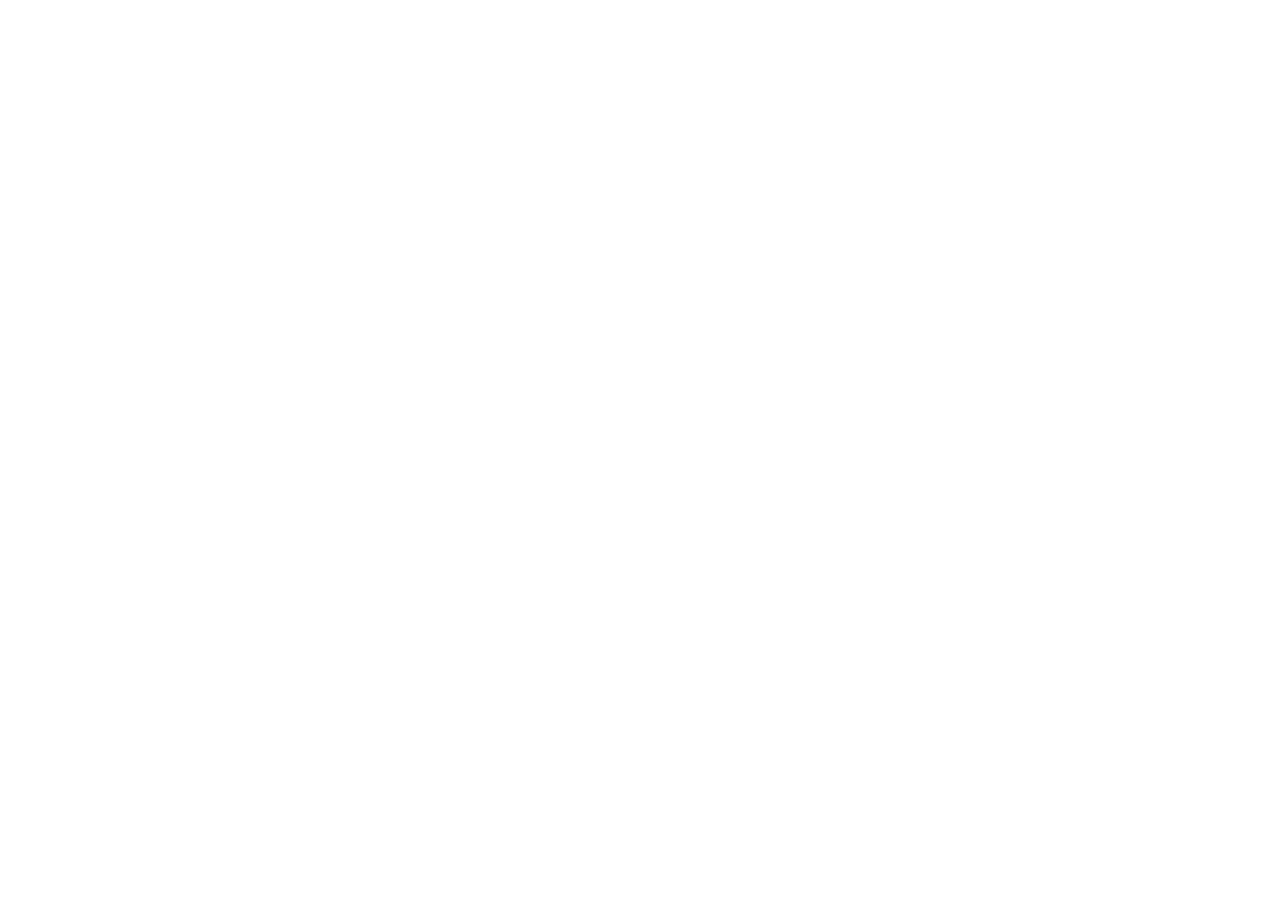
==== index.html @ 48c03a85 "init repo" ====
<!DOCTYPE html>
<html lang="es">
<head>
    <meta charset="UTF-8">
    <meta name="viewport" content="width=device-width, initial-scale=1.0">
    <link rel="stylesheet" href="styles.css">
    <title>EVALUACIÓN 1</title>
</head>
<body>
    
</body>
</html>
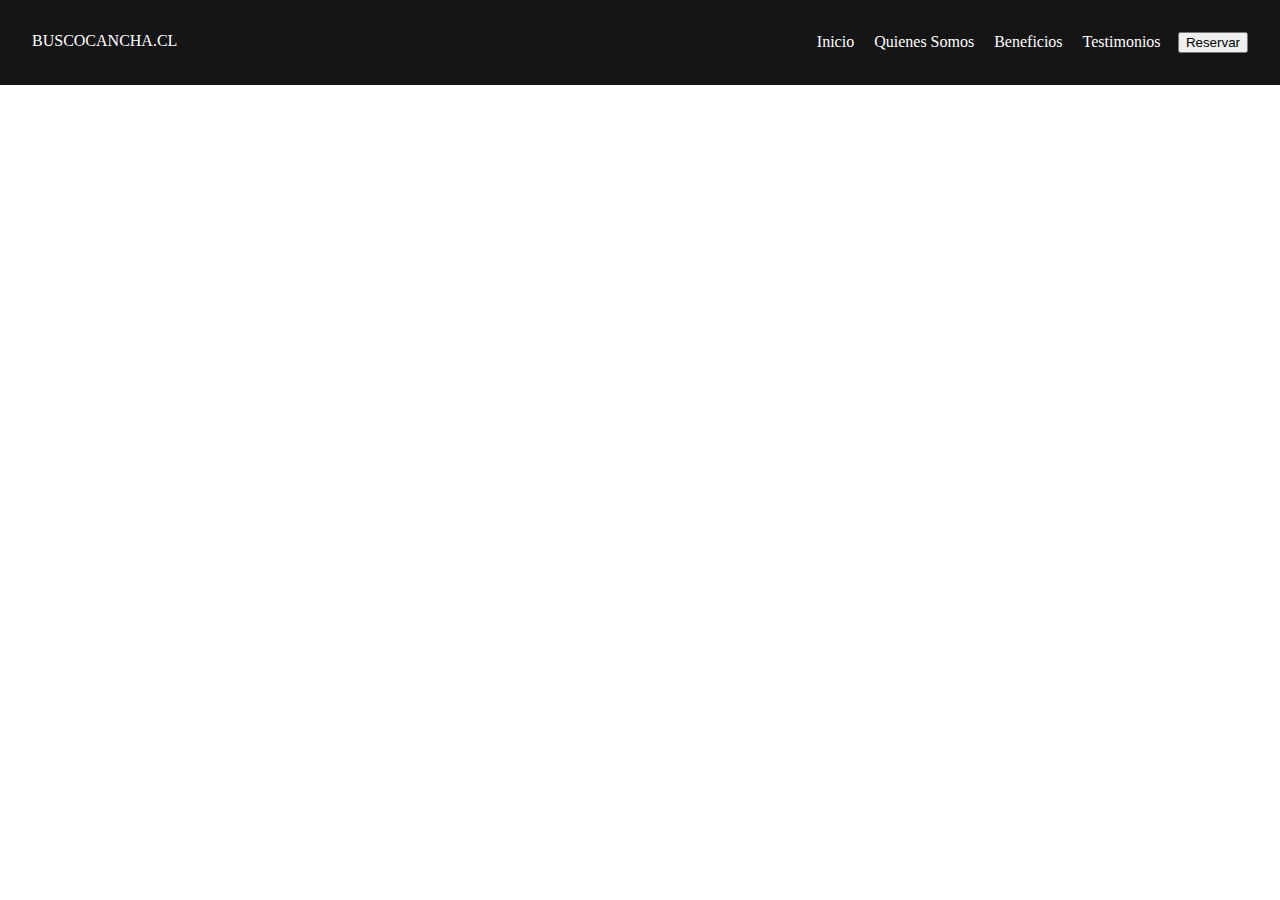
==== commit 907dba64: "Crear div de navbar + estilo" ====
--- a/index.html
+++ b/index.html
@@ -3,10 +3,19 @@
 <head>
     <meta charset="UTF-8">
     <meta name="viewport" content="width=device-width, initial-scale=1.0">
-    <link rel="stylesheet" href="styles.css">
-    <title>EVALUACIÓN 1</title>
+    <link rel="stylesheet" href="styles/styles.css">
+    <title>BUSCOCANCHA.CL</title>
 </head>
 <body>
-    
+    <div class="nav-container">
+        <label>BUSCOCANCHA.CL</label>
+        <div class="nav-links">
+            <a href="#">Inicio</a>
+            <a href="#">Quienes Somos</a>
+            <a href="#">Beneficios</a>
+            <a href="#">Testimonios</a>
+            <button>Reservar</button>
+        </div>
+    </div>
 </body>
 </html>--- a/styles/styles.css
+++ b/styles/styles.css
@@ -0,0 +1,21 @@
+body {
+    margin: 0px;
+    height: 100vh
+}
+
+a, a:visited {
+    text-decoration: none;
+    color: #FFFFFF;
+}
+
+.nav-container {
+    background-color: #151515;
+    color: #FFFFFF;
+    display: flex;
+    justify-content: space-between;
+    padding: 2em;
+}
+
+.nav-links a, button {
+    margin-left: 1em;
+}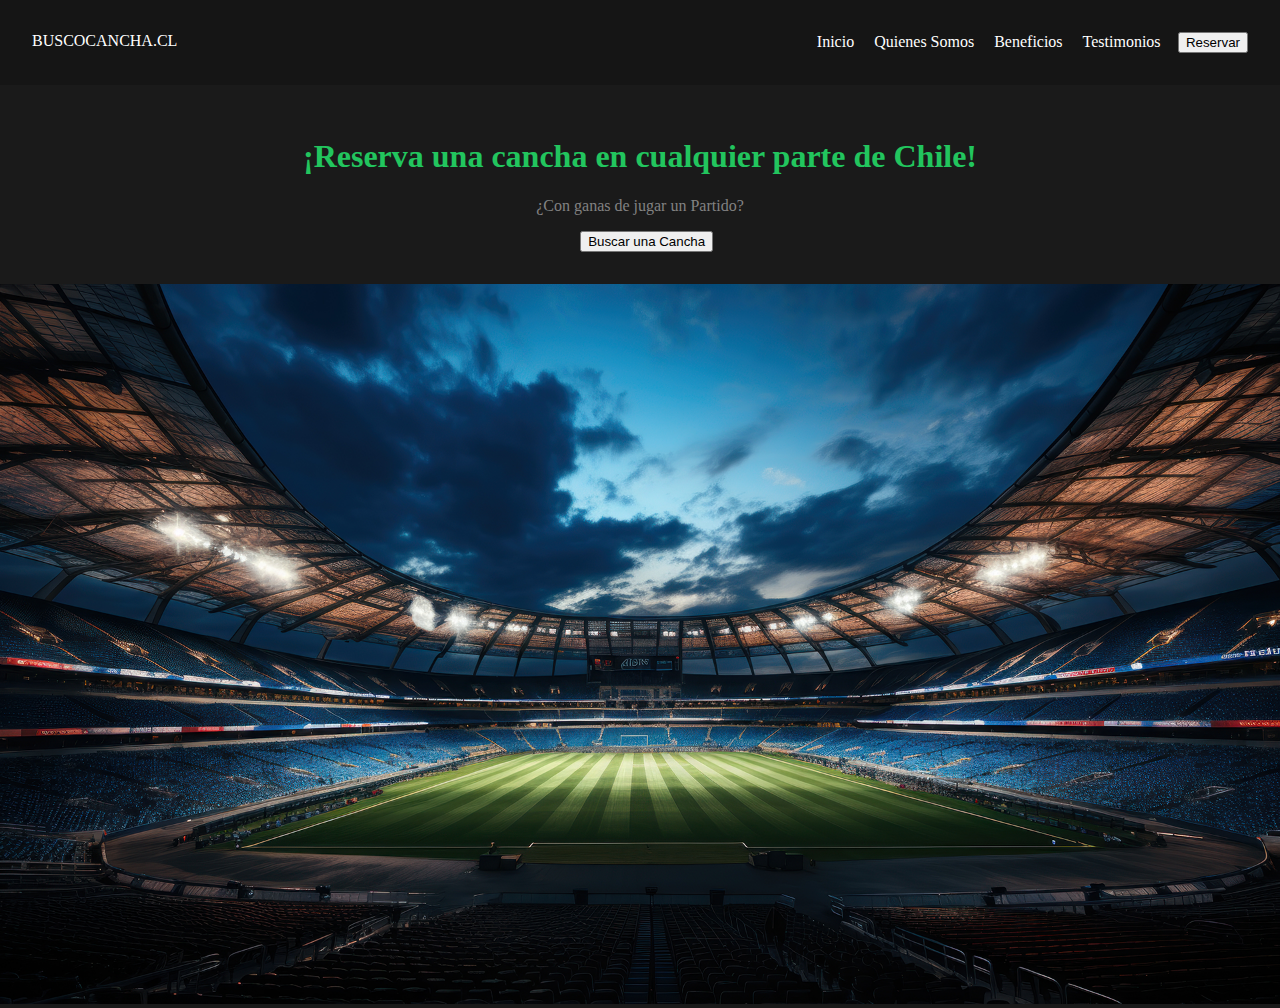
==== commit 412e3ef4: "Añadir header del body, con 2 div (header-1, header-2) en columna" ====
--- a/index.html
+++ b/index.html
@@ -17,5 +17,15 @@
             <button>Reservar</button>
         </div>
     </div>
+    <div class="container-header">
+        <div class="header-1">
+            <h1>¡Reserva una cancha en cualquier parte de Chile!</h1>
+            <p>¿Con ganas de jugar un Partido?</p>
+            <button>Buscar una Cancha</button>
+        </div>
+        <div class="header-2">
+            <img src="img/american-football-field.png">
+        </div>
+    </div>
 </body>
 </html>--- a/styles/styles.css
+++ b/styles/styles.css
@@ -1,11 +1,20 @@
 body {
     margin: 0px;
-    height: 100vh
+    height: 100vh;
+    background-color: #1A1A1A;
 }
 
 a, a:visited {
     text-decoration: none;
     color: #FFFFFF;
+}
+
+h1 {
+    color: #22C55E;
+}
+
+p {
+    color: #828282;
 }
 
 .nav-container {
@@ -18,4 +27,19 @@
 
 .nav-links a, button {
     margin-left: 1em;
+}
+
+.container-header {
+    display: flex;
+    flex-direction: column;
+    text-align: center;
+}
+
+.header-1 {
+    padding: 2em;
+}
+
+.header-2 img {
+    max-width: 100%;
+    height: auto;
 }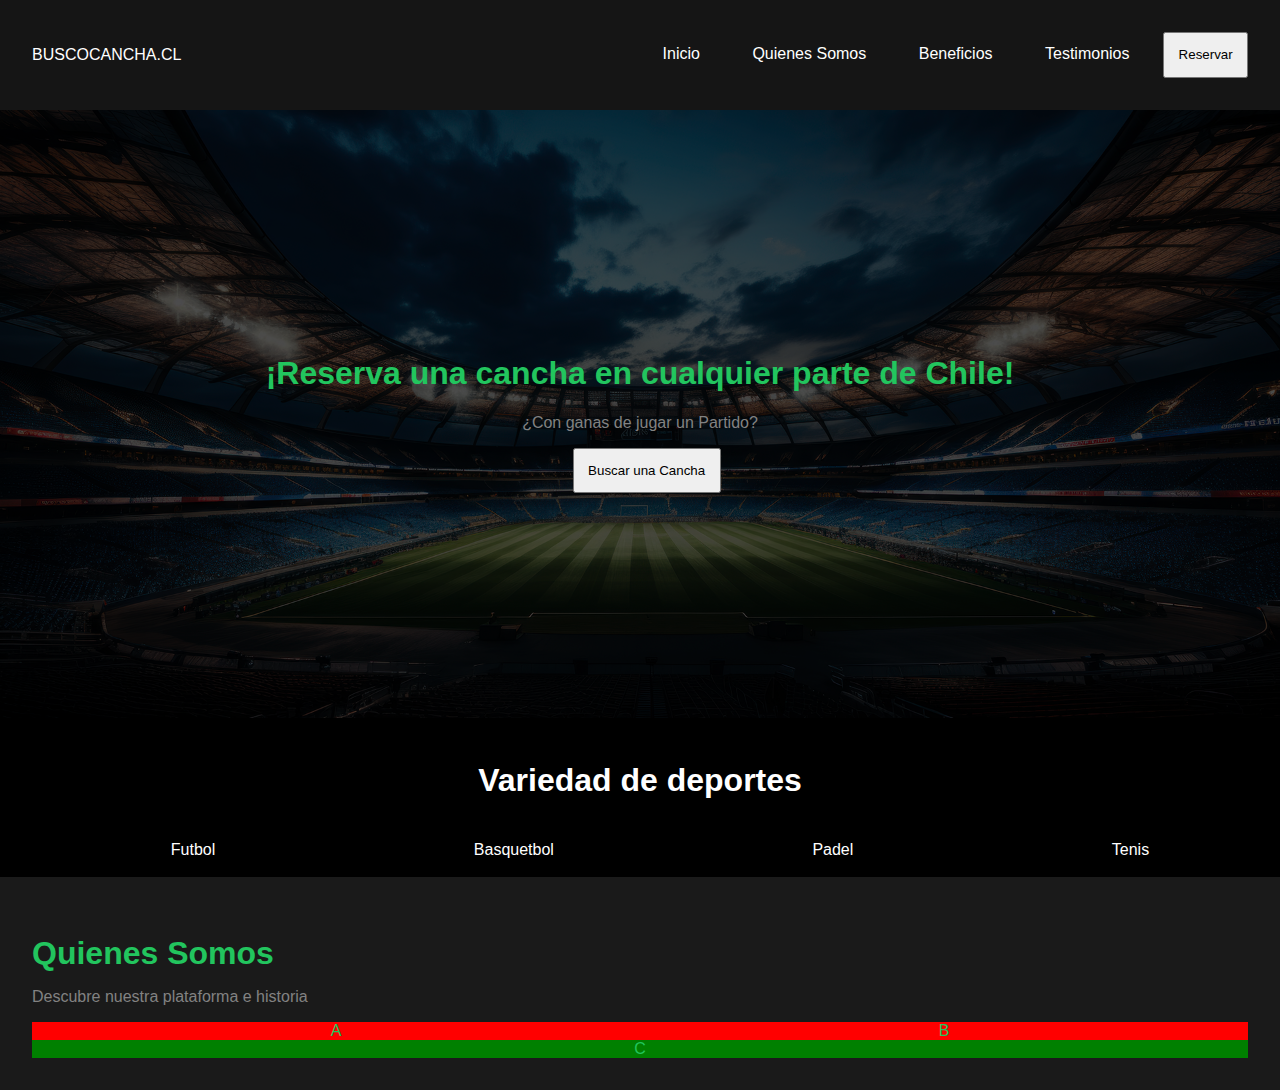
==== commit 94fca48e: "Ajustar header body y añadir primera seccion Quienes somos junto a sus cajas" ====
--- a/index.html
+++ b/index.html
@@ -18,14 +18,46 @@
         </div>
     </div>
     <div class="container-header">
-        <div class="header-1">
+        <div class="header">
             <h1>¡Reserva una cancha en cualquier parte de Chile!</h1>
             <p>¿Con ganas de jugar un Partido?</p>
             <button>Buscar una Cancha</button>
         </div>
-        <div class="header-2">
-            <img src="img/american-football-field.png">
+    </div>
+    <div class="container-body">
+        <div class="deportes-banner">
+            <h4>Variedad de deportes</h4>
+            <div class="lista-deportes">
+                <ul>
+                    <div class="contenido-lista-deportes">
+                        <li>Futbol</li>
+                        <li>Basquetbol</li>
+                        <li>Padel</li>
+                        <li>Tenis</li>
+                    </div>
+                </ul>
+            </div>
         </div>
+        <section class="seccion-quienes-somos">
+            <h2>Quienes Somos</h2>
+            <p>Descubre nuestra plataforma e historia</p>
+            <div class="cajas-seccion-quienes-somos">
+                <div class="dupla-cajas">
+                    <div class="caja-quienes-somos-1">
+                        A
+                    </div>
+                    <div class="caja-quienes-somos-2">
+                        B
+                    </div>  
+                </div>
+                <div class="caja-quienes-somos-3">
+                    C
+                </div>
+            </div>
+        </section>
+    </div>
+    <div class="container-footer">
+
     </div>
 </body>
 </html>--- a/styles/styles.css
+++ b/styles/styles.css
@@ -1,3 +1,8 @@
+
+:root {
+    font-family: 'Lucida Sans', 'Lucida Sans Regular', 'Lucida Grande', 'Lucida Sans Unicode', Geneva, Verdana, sans-serif;
+}
+
 body {
     margin: 0px;
     height: 100vh;
@@ -13,6 +18,15 @@
     color: #22C55E;
 }
 
+h2 {
+    font-size: 2em;
+    margin-bottom: 0.5em;
+}
+
+h4 {
+    font-size: 2em;
+}
+
 p {
     color: #828282;
 }
@@ -22,24 +36,89 @@
     color: #FFFFFF;
     display: flex;
     justify-content: space-between;
+    align-items: center;
     padding: 2em;
 }
 
 .nav-links a, button {
     margin-left: 1em;
+    padding: 1em;
 }
 
 .container-header {
+    position: relative;
+    background-image: url('/img/american-football-field.png');
+    background-size: cover;
+    background-position: center;
     display: flex;
-    flex-direction: column;
+    justify-content: center;
+    align-items: center;
+    height: 38em;
+    overflow: hidden; 
     text-align: center;
 }
 
-.header-1 {
-    padding: 2em;
+.container-header::before {
+    content: "";
+    position: absolute; 
+    top: 0;
+    left: 0;
+    width: 100%;
+    height: 100%;
+    background-color: rgba(0, 0, 0, 0.7);
+    z-index: 1;
 }
+
+.header {
+    position: relative;
+    z-index: 2; 
+    padding: 3cap;
+}
+
 
 .header-2 img {
     max-width: 100%;
     height: auto;
+}
+
+.deportes-banner {
+    background-color: black;
+    color: white;
+    text-align: center;
+    padding: 0.1em;
+}
+
+.lista-deportes {
+    text-align: center;
+}
+
+.contenido-lista-deportes {
+    display: flex;
+    justify-content: space-around;
+    list-style-type: none;
+}
+
+.seccion-quienes-somos {
+    padding: 2em;
+    color: #22C55E;
+}
+
+.caja-seccion-quienes-somos {
+    background-color: blue;
+}
+
+.dupla-cajas {
+    display: flex;
+}
+
+.caja-quienes-somos-1, .caja-quienes-somos-2 {
+    width: 100%;
+    background-color: red;
+    text-align: center;
+}
+
+.caja-quienes-somos-3 {
+    width: 100%;
+    background-color: green;
+    text-align: center;
 }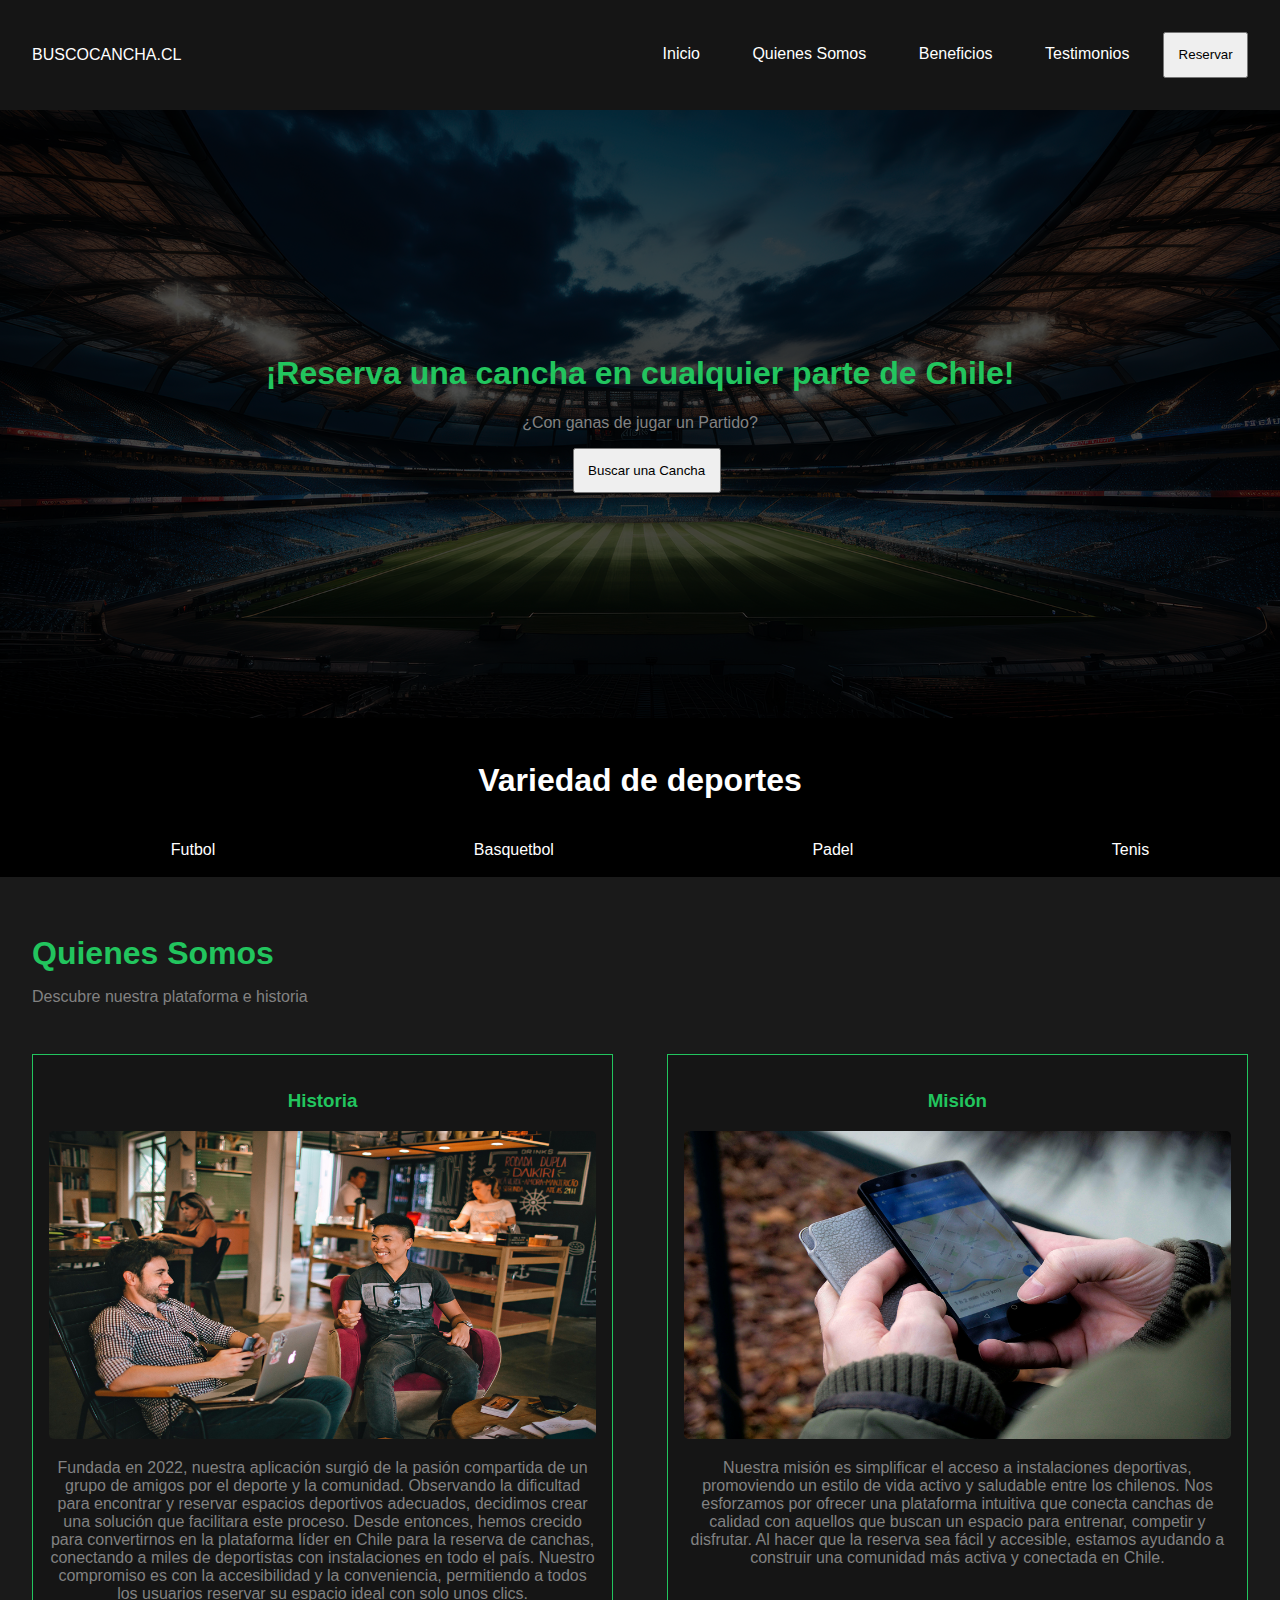
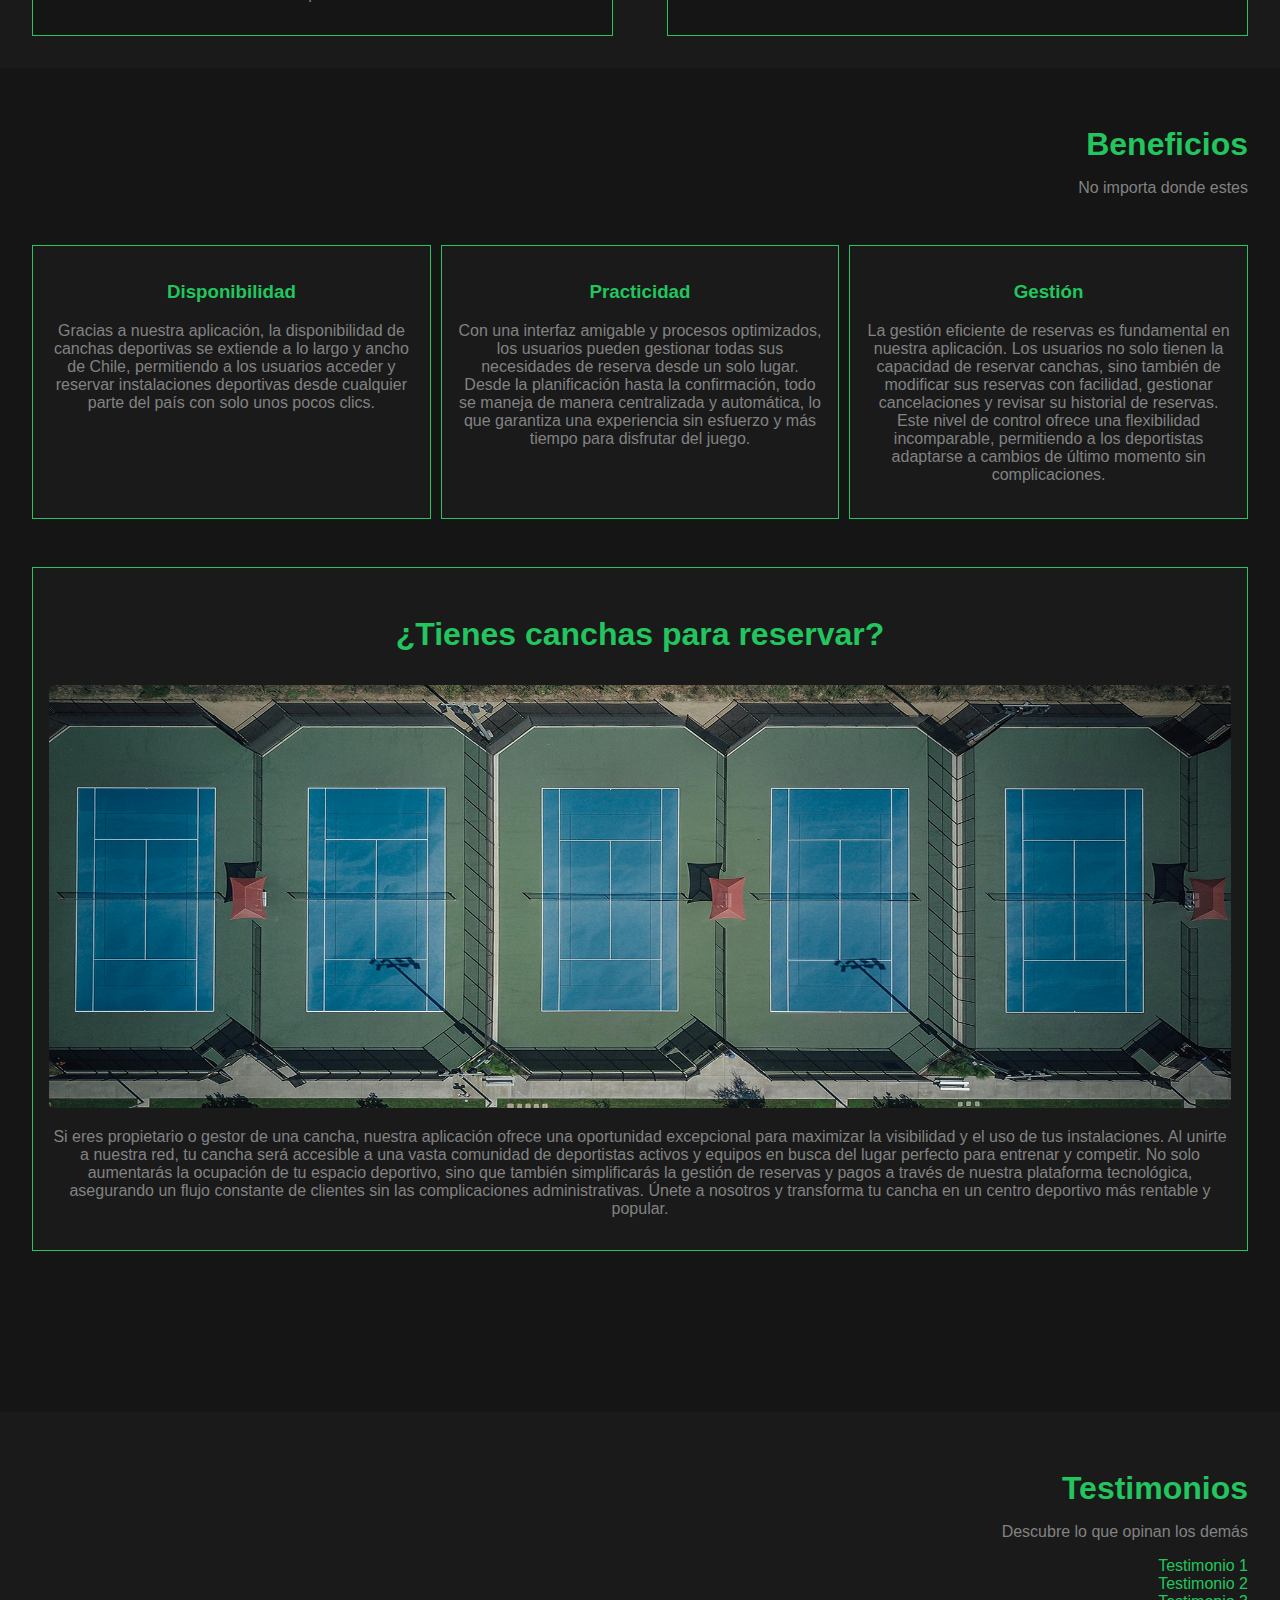
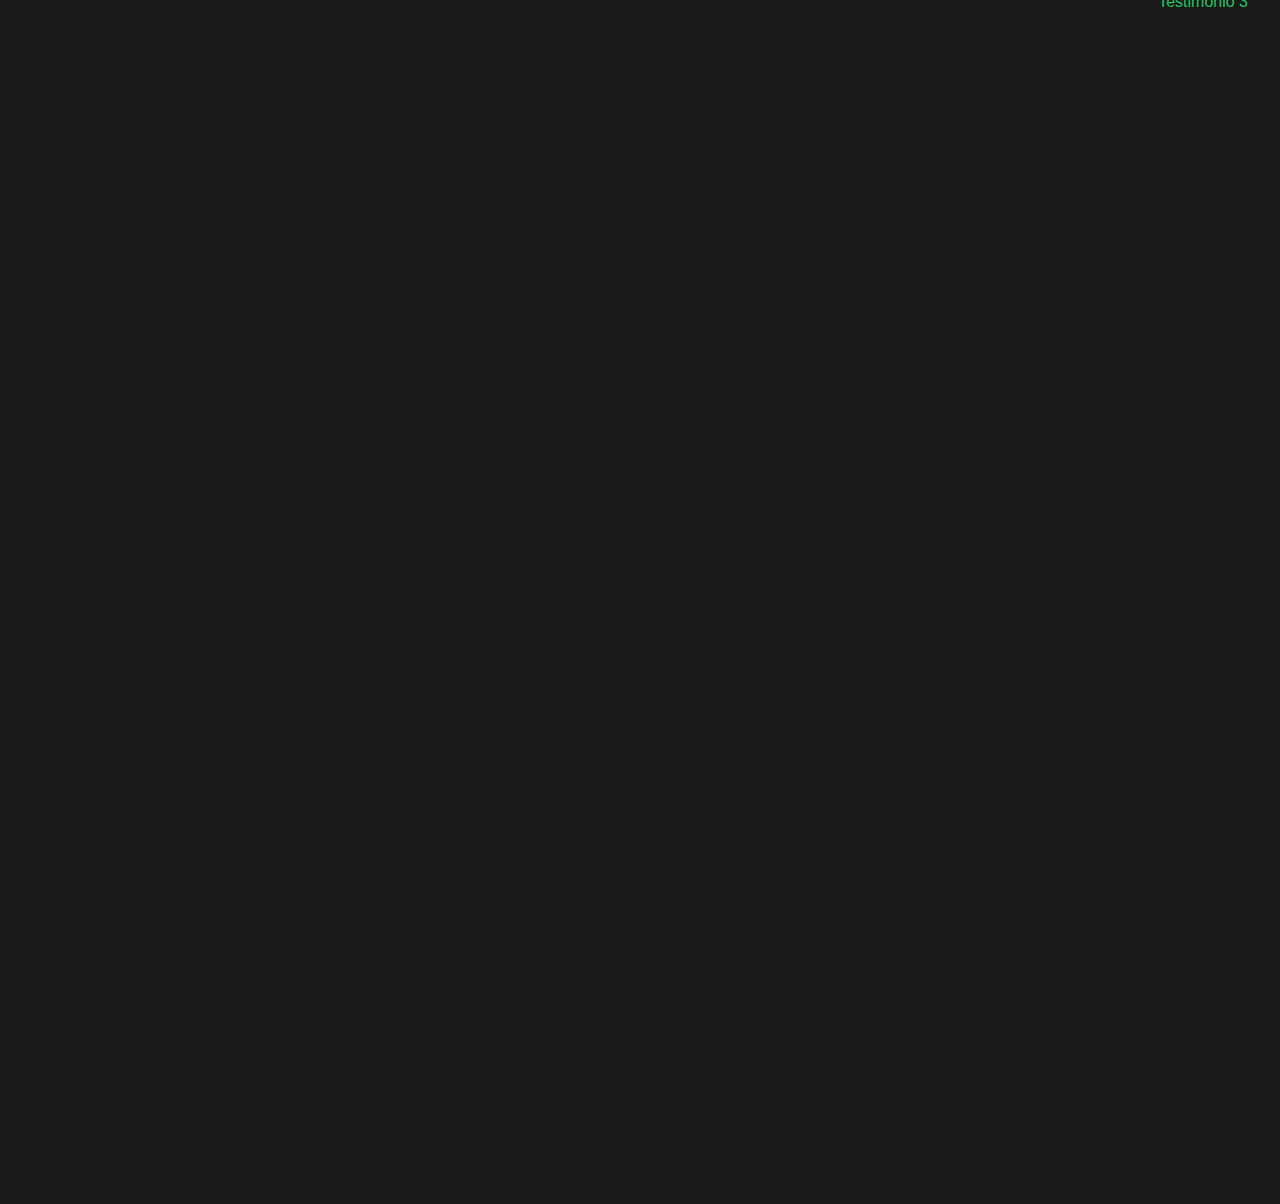
==== commit 77bb08d2: "Añadir secciones y sus cajas con contenido" ====
--- a/index.html
+++ b/index.html
@@ -44,14 +44,53 @@
             <div class="cajas-seccion-quienes-somos">
                 <div class="dupla-cajas">
                     <div class="caja-quienes-somos-1">
-                        A
+                        <h3>Historia</h3>
+                        <img src="img/historia.png">
+                        <p>Fundada en 2022, nuestra aplicación surgió de la pasión compartida de un grupo de amigos por el deporte y la comunidad. Observando la dificultad para encontrar y reservar espacios deportivos adecuados, decidimos crear una solución que facilitara este proceso. Desde entonces, hemos crecido para convertirnos en la plataforma líder en Chile para la reserva de canchas, conectando a miles de deportistas con instalaciones en todo el país. Nuestro compromiso es con la accesibilidad y la conveniencia, permitiendo a todos los usuarios reservar su espacio ideal con solo unos clics.</p>
                     </div>
                     <div class="caja-quienes-somos-2">
-                        B
+                        <h3>Misión</h3>
+                        <img src="img/mision.png">
+                        <p>Nuestra misión es simplificar el acceso a instalaciones deportivas, promoviendo un estilo de vida activo y saludable entre los chilenos. Nos esforzamos por ofrecer una plataforma intuitiva que conecta canchas de calidad con aquellos que buscan un espacio para entrenar, competir y disfrutar. Al hacer que la reserva sea fácil y accesible, estamos ayudando a construir una comunidad más activa y conectada en Chile.</p>
                     </div>  
                 </div>
-                <div class="caja-quienes-somos-3">
-                    C
+            </div>
+        </section>
+        <section class="seccion-beneficios">
+            <h2>Beneficios</h2>
+            <p>No importa donde estes</p>
+            <div class="grupo-cajas-seccion-beneficios">
+                <div class="caja-beneficios-1">
+                    <h3>Disponibilidad</h3>
+                    <p>Gracias a nuestra aplicación, la disponibilidad de canchas deportivas se extiende a lo largo y ancho de Chile, permitiendo a los usuarios acceder y reservar instalaciones deportivas desde cualquier parte del país con solo unos pocos clics.</p>
+                </div>
+                <div class="caja-beneficios-2">
+                    <h3>Practicidad</h3>
+                    <p>Con una interfaz amigable y procesos optimizados, los usuarios pueden gestionar todas sus necesidades de reserva desde un solo lugar. Desde la planificación hasta la confirmación, todo se maneja de manera centralizada y automática, lo que garantiza una experiencia sin esfuerzo y más tiempo para disfrutar del juego.</p>
+                </div>
+                <div class="caja-beneficios-3">
+                    <h3>Gestión</h3>
+                    <p>La gestión eficiente de reservas es fundamental en nuestra aplicación. Los usuarios no solo tienen la capacidad de reservar canchas, sino también de modificar sus reservas con facilidad, gestionar cancelaciones y revisar su historial de reservas. Este nivel de control ofrece una flexibilidad incomparable, permitiendo a los deportistas adaptarse a cambios de último momento sin complicaciones.</p>
+                </div>
+                <div class="caja-beneficios-4">
+                    <h3>¿Tienes canchas para reservar?</h3>
+                    <img src="img/canchas.png">
+                    <p>Si eres propietario o gestor de una cancha, nuestra aplicación ofrece una oportunidad excepcional para maximizar la visibilidad y el uso de tus instalaciones. Al unirte a nuestra red, tu cancha será accesible a una vasta comunidad de deportistas activos y equipos en busca del lugar perfecto para entrenar y competir. No solo aumentarás la ocupación de tu espacio deportivo, sino que también simplificarás la gestión de reservas y pagos a través de nuestra plataforma tecnológica, asegurando un flujo constante de clientes sin las complicaciones administrativas. Únete a nosotros y transforma tu cancha en un centro deportivo más rentable y popular.</p>
+                </div>
+            </div>
+        </section>
+        <section class="seccion-testimonios">
+            <h2>Testimonios</h2>
+            <p>Descubre lo que opinan los demás</p>
+            <div class="grupo-cajas-seccion-testimonios">
+                <div class="caja-testimonio-1">
+                    Testimonio 1
+                </div>
+                <div class="caja-testimonio-2">
+                    Testimonio 2
+                </div>
+                <div class="caja-testimonio-3">
+                    Testimonio 3
                 </div>
             </div>
         </section>
--- a/styles/styles.css
+++ b/styles/styles.css
@@ -103,22 +103,80 @@
     color: #22C55E;
 }
 
-.caja-seccion-quienes-somos {
-    background-color: blue;
+.seccion-beneficios {
+    padding: 2em;
+    color: #22C55E;
+    text-align: end;
+    background-color: #151515;
+    height: 80em;
 }
+
+
 
 .dupla-cajas {
     display: flex;
+    justify-content: space-between;
+    margin-top: 3em;
 }
 
 .caja-quienes-somos-1, .caja-quienes-somos-2 {
-    width: 100%;
-    background-color: red;
+    width: 45%;
+    background-color: #151515;
+    border: solid 1px #22C55E;
     text-align: center;
+    padding: 1em;
+    overflow: initial;
 }
 
-.caja-quienes-somos-3 {
+.caja-quienes-somos-1 img, .caja-quienes-somos-2 img {
+    max-width: 100%; 
+    height: auto; 
+    border-radius: 5px;
+}
+
+.caja-beneficios-1, .caja-beneficios-2, .caja-beneficios-3 {
+    text-align: center;
+    background-color: #1A1A1A;
+    border: solid 1px #22C55E;
+    width: 30%;
+    padding: 1em;
+    height: 100%;
+}
+
+.caja-beneficios-4 {
+    text-align: center;
+    background-color: #1A1A1A;
+    border: solid 1px #22C55E;
     width: 100%;
-    background-color: green;
-    text-align: center;
-}+    padding: 1em;
+    margin-top: 3em;
+    overflow: initial;
+}
+
+.caja-beneficios-4 h3 {
+    font-size: 2em;
+}
+
+.caja-beneficios-4 img {
+    max-width: 100%; 
+    height: auto; 
+    border-radius: 5px;
+}
+
+.grupo-cajas-seccion-beneficios {
+    display: flex;
+    justify-content: space-between;
+    align-items: center;
+    margin-top: 3em;
+    height: 15em;
+    flex-wrap: wrap;
+}
+
+.seccion-testimonios {
+    padding: 2em;
+    color: #22C55E;
+    text-align: end;
+    background-color: #1A1A1A;
+    height: 83em;
+}
+
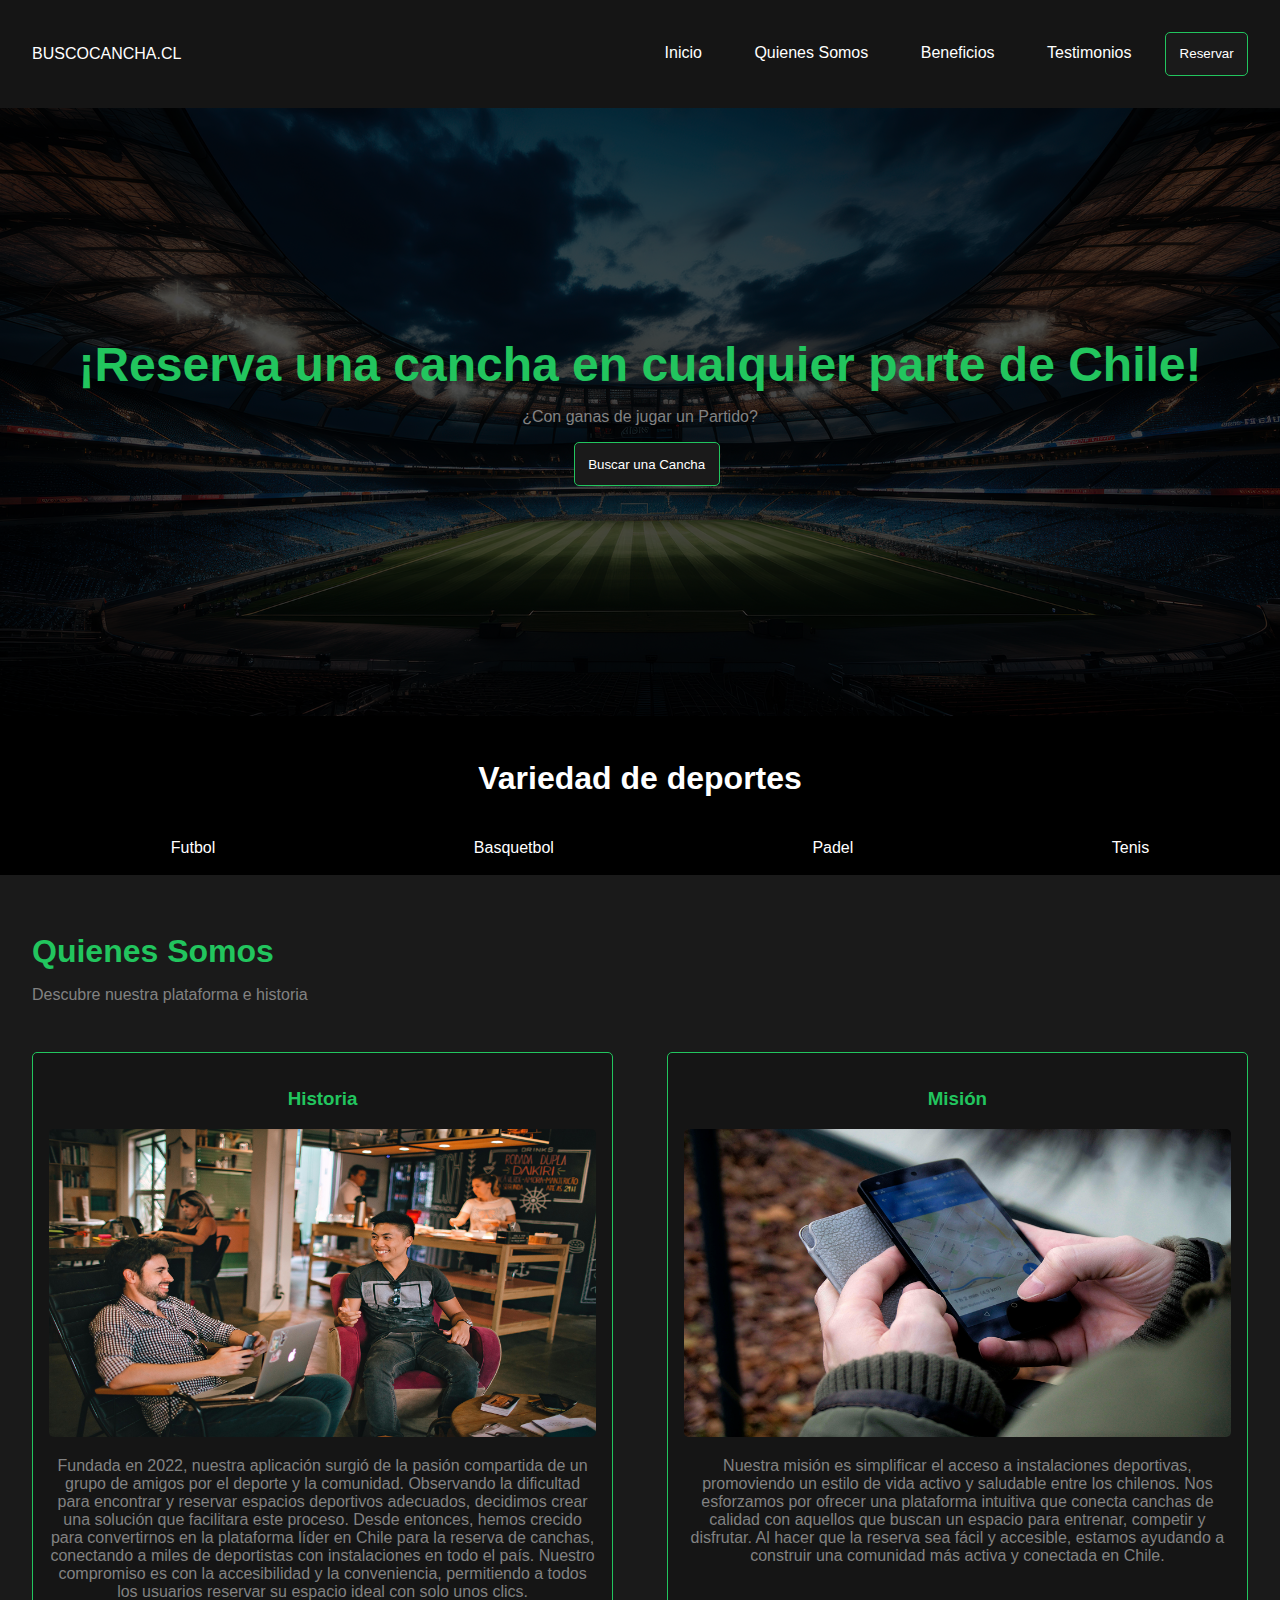
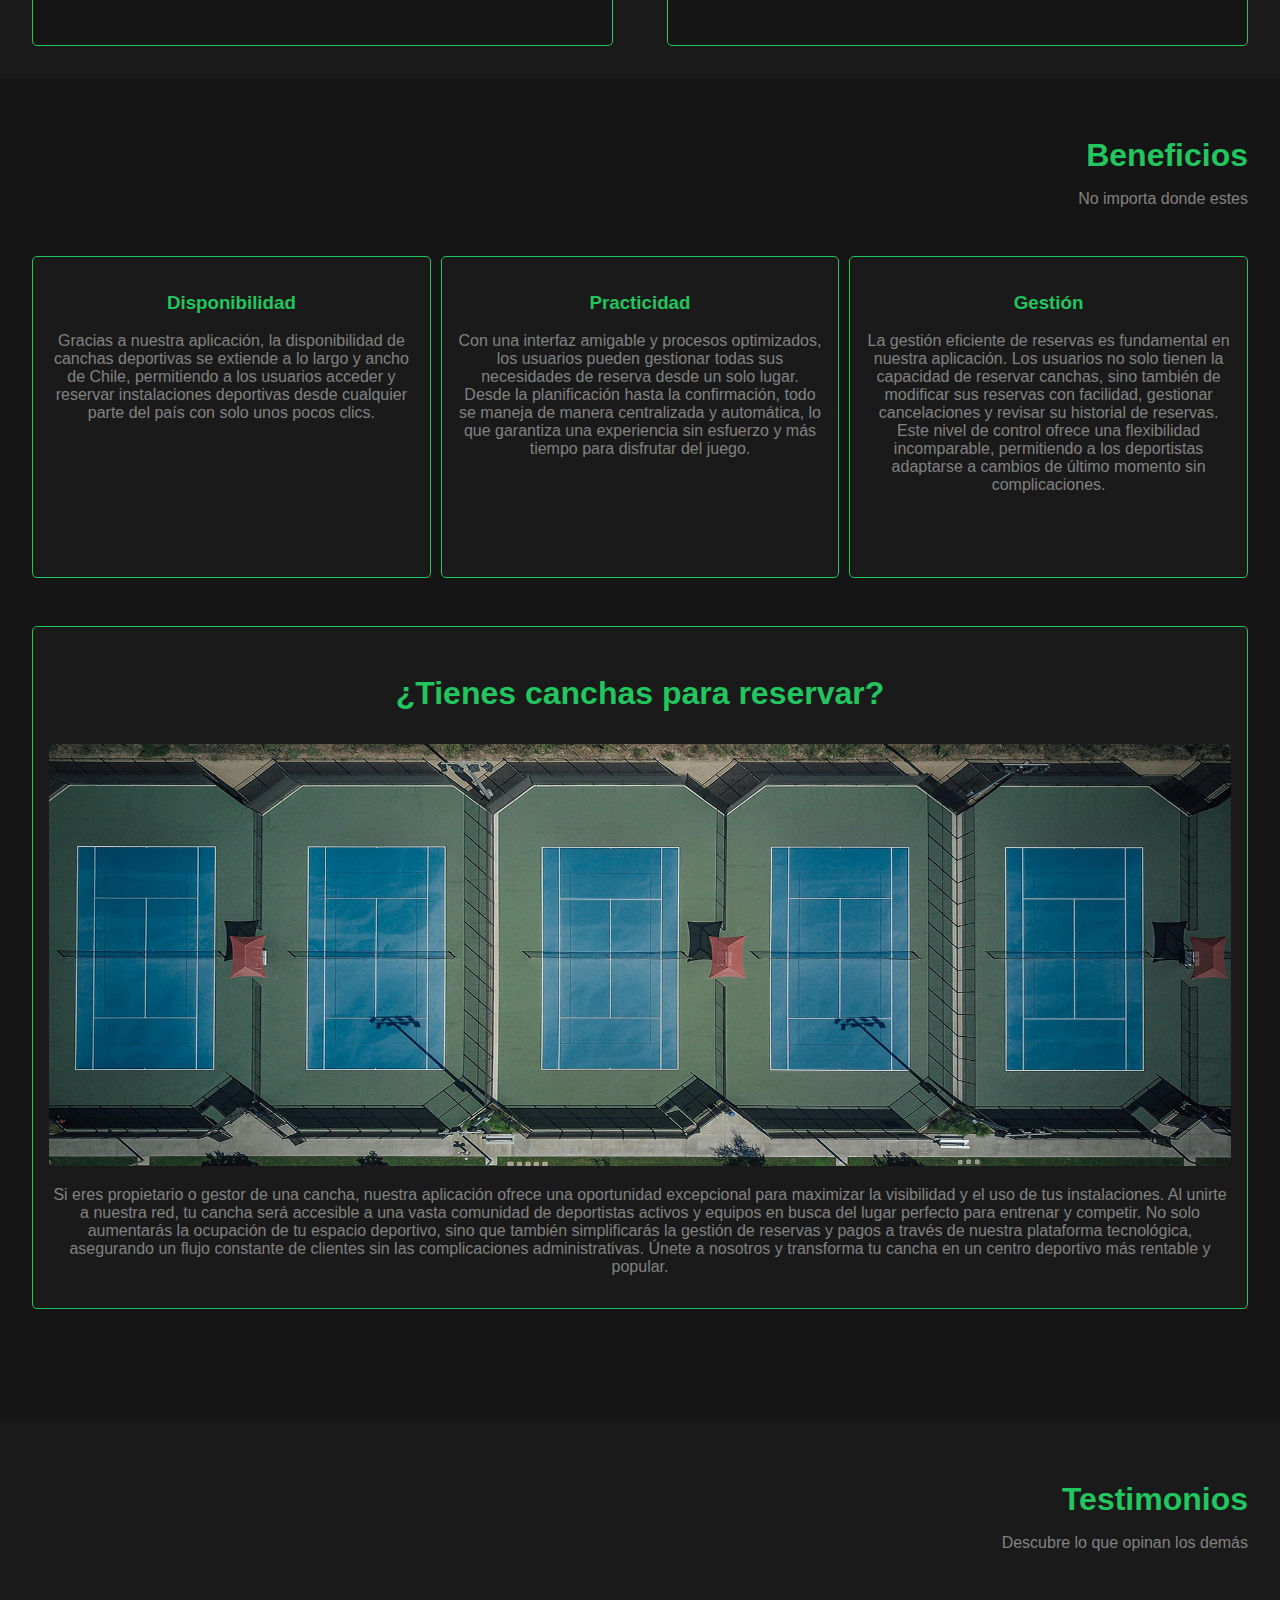
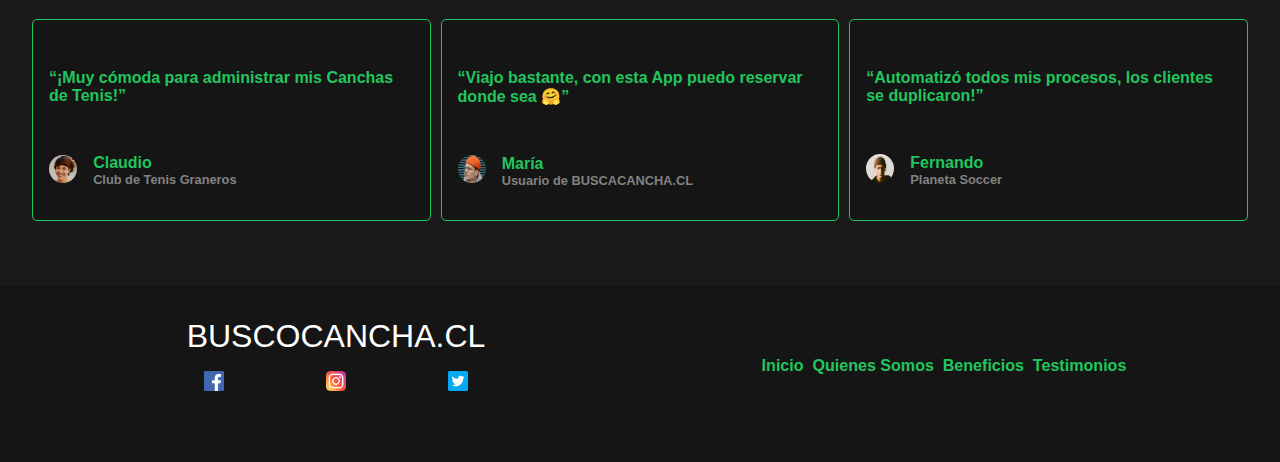
==== commit 3e15ded5: "Finalizar Footer" ====
--- a/index.html
+++ b/index.html
@@ -6,7 +6,6 @@
     <link rel="stylesheet" href="styles/styles.css">
     <title>BUSCOCANCHA.CL</title>
 </head>
-<body>
     <div class="nav-container">
         <label>BUSCOCANCHA.CL</label>
         <div class="nav-links">
@@ -14,14 +13,14 @@
             <a href="#">Quienes Somos</a>
             <a href="#">Beneficios</a>
             <a href="#">Testimonios</a>
-            <button>Reservar</button>
+            <button class="btn-reservar">Reservar</button>
         </div>
     </div>
     <div class="container-header">
         <div class="header">
             <h1>¡Reserva una cancha en cualquier parte de Chile!</h1>
             <p>¿Con ganas de jugar un Partido?</p>
-            <button>Buscar una Cancha</button>
+            <button class="btn-buscar-cancha">Buscar una Cancha</button>
         </div>
     </div>
     <div class="container-body">
@@ -84,19 +83,71 @@
             <p>Descubre lo que opinan los demás</p>
             <div class="grupo-cajas-seccion-testimonios">
                 <div class="caja-testimonio-1">
-                    Testimonio 1
+                    <div class="testimonio-comentario">
+                        <p>“¡Muy cómoda para administrar mis Canchas de Tenis!”</p>
+                    </div>
+                    <div class="perfil-comentario-testimonio">
+                        <div class="foto-perfil">
+                            <img src="/img/perfil-1.png">
+                        </div>
+                        <div class="info-perfil">
+                            <h6>Claudio</h6>
+                            <p>Club de Tenis Graneros</p>
+                        </div>
+                    </div>
                 </div>
                 <div class="caja-testimonio-2">
-                    Testimonio 2
+                    <div class="testimonio-comentario">
+                        <p>“Viajo bastante, con esta App puedo reservar donde sea 🤗”</p>
+                    </div>
+                    <div class="perfil-comentario-testimonio">
+                        <div class="foto-perfil">
+                            <img src="/img/perfil-2.png">
+                        </div>
+                        <div class="info-perfil">
+                            <h6>María</h6>
+                            <p>Usuario de BUSCACANCHA.CL</p>
+                        </div>
+                    </div>
                 </div>
                 <div class="caja-testimonio-3">
-                    Testimonio 3
+                    <div class="testimonio-comentario">
+                        <p>“Automatizó todos mis procesos, los clientes se duplicaron!”</p>
+                    </div>
+                    <div class="perfil-comentario-testimonio">
+                        <div class="foto-perfil">
+                            <img src="/img/perfil-3.png">
+                        </div>
+                        <div class="info-perfil">
+                            <h6>Fernando</h6>
+                            <p>Planeta Soccer</p>
+                        </div>
+                    </div>
                 </div>
             </div>
         </section>
-    </div>
-    <div class="container-footer">
-
+        <div class="container-footer">
+            <div class="contenido-footer">
+                <div class="footer-izquierda">
+                    <div class="logo-footer">
+                        <label>BUSCOCANCHA.CL</label>
+                    </div>
+                    <div class="rrss-footer">
+                        <a><img src="img/facebook.png"></a>
+                        <a><img src="img/instagram.png"></a>
+                        <a><img src="img/twitter.png"></a>
+                    </div>
+                </div>
+                <div class="footer-derecha">
+                    <div class="links-footer">
+                        <h6>Inicio</h6>
+                        <h6>Quienes Somos</h6>
+                        <h6>Beneficios</h6>
+                        <h6>Testimonios</h6>
+                    </div>
+                </div>   
+            </div>
+        </div>
     </div>
 </body>
 </html>--- a/styles/styles.css
+++ b/styles/styles.css
@@ -16,6 +16,8 @@
 
 h1 {
     color: #22C55E;
+    font-size: 3em;
+    margin: 0;
 }
 
 h2 {
@@ -29,6 +31,36 @@
 
 p {
     color: #828282;
+}
+
+.btn-reservar {
+    background-color: #1A1A1A;
+    border: solid 1px #22C55E;
+    color: #FFFFFF;
+    border-radius: 5px;
+}
+
+.btn-reservar:hover {
+    background-color: #393939;
+    border: solid 1px #22C55E;
+    color: #FFFFFF;
+    border-radius: 5px;
+    transition: 0.2s;
+}
+
+.btn-buscar-cancha {
+    background-color: #1A1A1A;
+    border: solid 1px #22C55E;
+    color: #FFFFFF;
+    border-radius: 5px;
+}
+
+.btn-buscar-cancha:hover {
+    background-color: #393939;
+    border: solid 1px #22C55E;
+    color: #FFFFFF;
+    border-radius: 5px;
+    transition: 0.2s;
 }
 
 .nav-container {
@@ -76,6 +108,7 @@
 }
 
 
+
 .header-2 img {
     max-width: 100%;
     height: auto;
@@ -126,6 +159,7 @@
     text-align: center;
     padding: 1em;
     overflow: initial;
+    border-radius: 5px;
 }
 
 .caja-quienes-somos-1 img, .caja-quienes-somos-2 img {
@@ -141,6 +175,7 @@
     width: 30%;
     padding: 1em;
     height: 100%;
+    border-radius: 5px;
 }
 
 .caja-beneficios-4 {
@@ -151,6 +186,7 @@
     padding: 1em;
     margin-top: 3em;
     overflow: initial;
+    border-radius: 5px;
 }
 
 .caja-beneficios-4 h3 {
@@ -177,6 +213,122 @@
     color: #22C55E;
     text-align: end;
     background-color: #1A1A1A;
-    height: 83em;
-}
-
+    height: 25em;
+}
+
+.grupo-cajas-seccion-testimonios {
+    display: flex;
+    justify-content: space-between;
+    align-items: center;
+    margin-top: 3em;
+    height: 15em;
+}
+
+.caja-testimonio-1, .caja-testimonio-2, .caja-testimonio-3 {
+    width: 30%;
+    height: 70%;
+    background-color: #151515;
+    border: solid 1px #22C55E;
+    padding: 1em;
+    text-align: start;
+    font-weight: bold;
+    display: flex;
+    flex-direction: column;
+    justify-content: space-around;
+    border-radius: 5px;
+}
+
+.caja-testimonio-1 p, .caja-testimonio-2 p, .caja-testimonio-3 p {
+    color: #22C55E;
+}
+
+.caja-testimonio-1 img, .caja-testimonio-2 img, .caja-testimonio-3 img {
+    max-width: 100%; 
+    height: auto; 
+    border-radius: 50%;
+}
+
+.perfil-comentario-testimonio h6 {
+    margin: 0;
+    font-size: 1em;
+}
+
+.perfil-comentario-testimonio p {
+    margin: 0;
+    font-size: .8em;
+    color: #828282;
+}
+
+.perfil-comentario-testimonio {
+    display: flex;
+    align-items: center;
+    justify-content: start;
+}
+
+.foto-perfil {
+    width: 2em;
+    margin-right: 1em;
+}
+
+.info-perfil {
+    width: 100%;
+}
+
+.container-footer {
+    padding: 2em;
+    color: #22C55E;
+    text-align: end;
+    background-color: #151515;
+    height: 7em;
+    width: auto;
+}
+
+.contenido-footer {
+    display: flex;
+    justify-content: space-around;
+}
+
+.footer-izquierda {
+    width: 30%;
+}
+
+
+.footer-derecha {
+    width: 30%;
+}
+
+.logo-footer {
+    font-size: 2em;
+    color: #FFFFFF;
+    text-align: center;
+}
+
+.rrss-footer {
+    margin-top: 1em;
+    display: flex;
+    justify-content: space-around;
+}
+
+.rrss-footer img {
+    height: 20px;
+}
+
+.links-footer {
+    display: flex;
+    justify-content: space-between;
+    font-size: 1.5em;
+}
+
+@media (max-width: 1334px) {
+
+    .caja-quienes-somos-1, .caja-quienes-somos-2 {
+        height: 35em;
+    }
+
+    .caja-beneficios-1, .caja-beneficios-2, .caja-beneficios-3 {
+        height: 18em;
+    }
+}
+
+
+
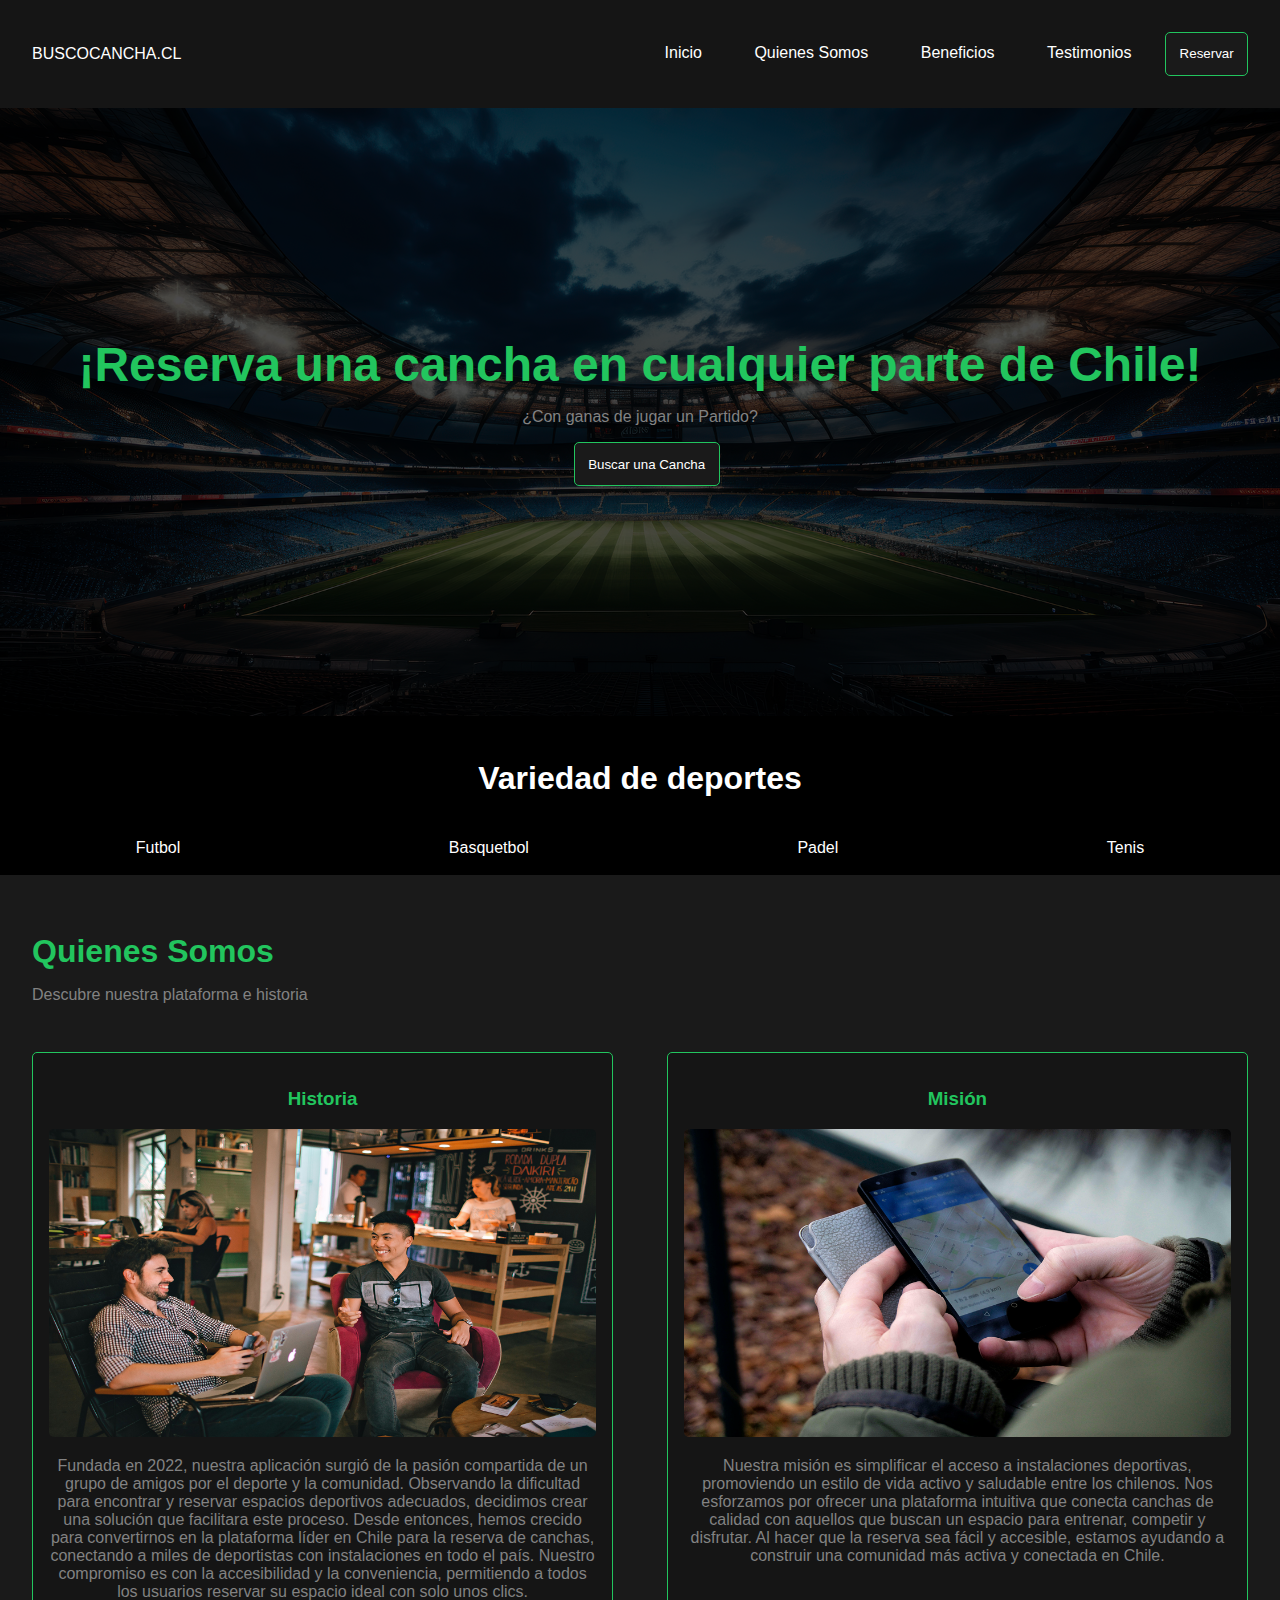
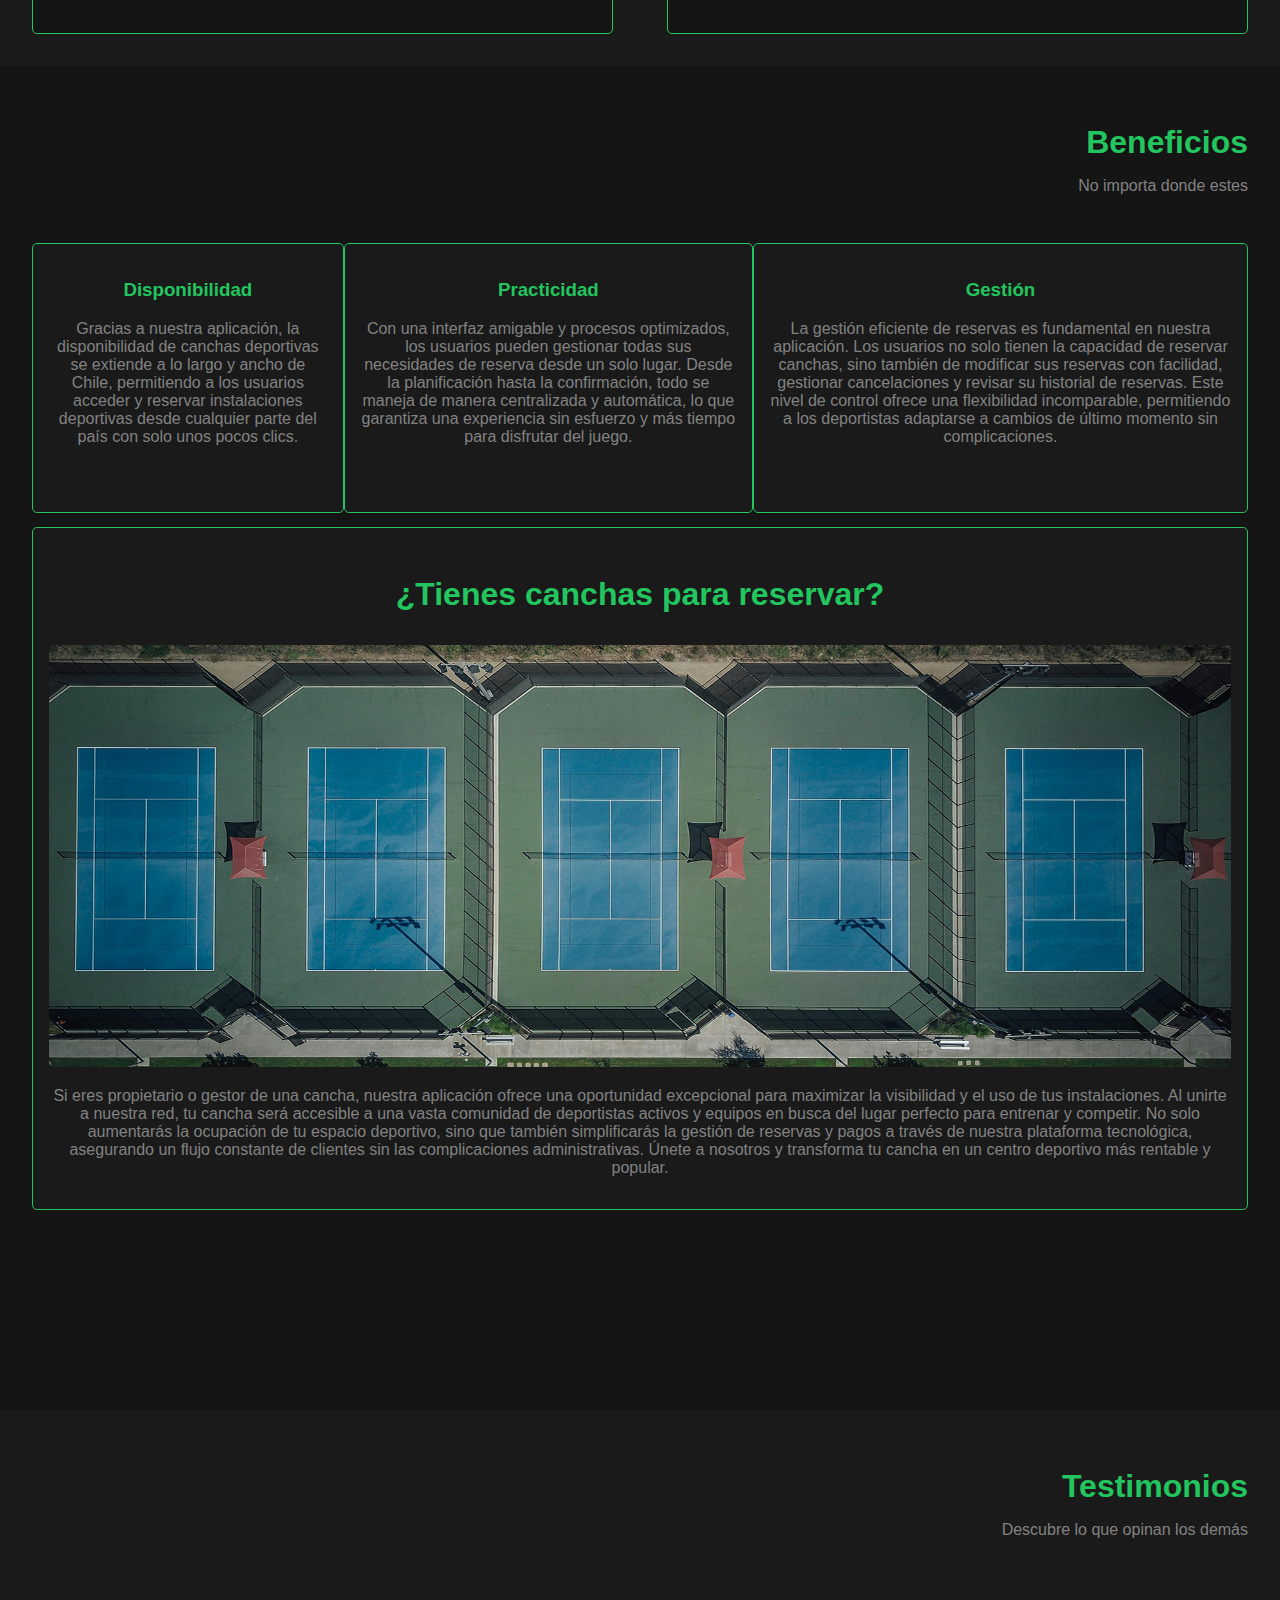
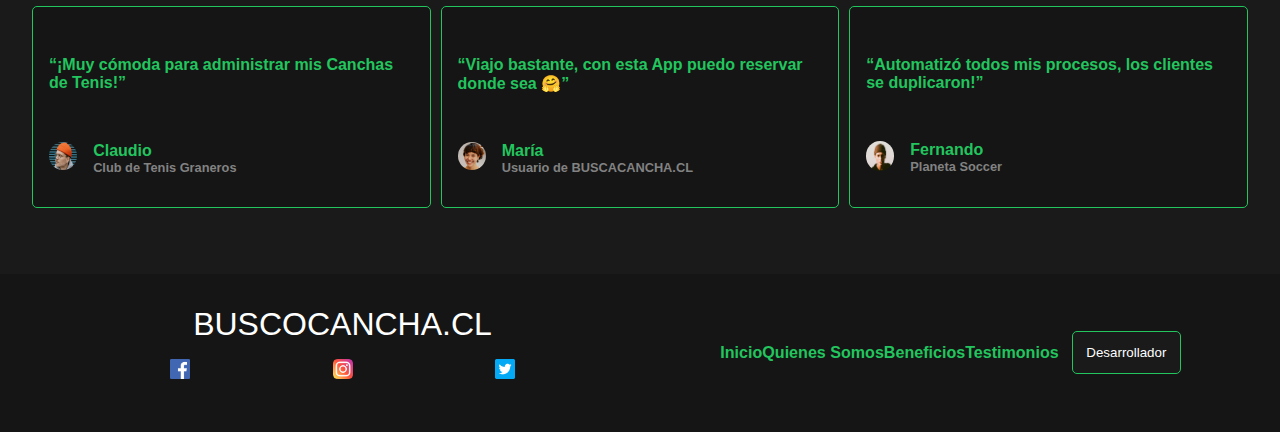
==== commit 24f368a9: "Finalizar responsive. Pestaña desarrollador" ====
--- a/index.html
+++ b/index.html
@@ -6,6 +6,7 @@
     <link rel="stylesheet" href="styles/styles.css">
     <title>BUSCOCANCHA.CL</title>
 </head>
+<body>
     <div class="nav-container">
         <label>BUSCOCANCHA.CL</label>
         <div class="nav-links">
@@ -40,36 +41,36 @@
         <section class="seccion-quienes-somos">
             <h2>Quienes Somos</h2>
             <p>Descubre nuestra plataforma e historia</p>
-            <div class="cajas-seccion-quienes-somos">
-                <div class="dupla-cajas">
-                    <div class="caja-quienes-somos-1">
-                        <h3>Historia</h3>
-                        <img src="img/historia.png">
-                        <p>Fundada en 2022, nuestra aplicación surgió de la pasión compartida de un grupo de amigos por el deporte y la comunidad. Observando la dificultad para encontrar y reservar espacios deportivos adecuados, decidimos crear una solución que facilitara este proceso. Desde entonces, hemos crecido para convertirnos en la plataforma líder en Chile para la reserva de canchas, conectando a miles de deportistas con instalaciones en todo el país. Nuestro compromiso es con la accesibilidad y la conveniencia, permitiendo a todos los usuarios reservar su espacio ideal con solo unos clics.</p>
-                    </div>
-                    <div class="caja-quienes-somos-2">
-                        <h3>Misión</h3>
-                        <img src="img/mision.png">
-                        <p>Nuestra misión es simplificar el acceso a instalaciones deportivas, promoviendo un estilo de vida activo y saludable entre los chilenos. Nos esforzamos por ofrecer una plataforma intuitiva que conecta canchas de calidad con aquellos que buscan un espacio para entrenar, competir y disfrutar. Al hacer que la reserva sea fácil y accesible, estamos ayudando a construir una comunidad más activa y conectada en Chile.</p>
-                    </div>  
+            <div class="dupla-cajas">
+                <div class="caja-quienes-somos-1">
+                    <h3>Historia</h3>
+                    <img src="img/historia.png">
+                    <p>Fundada en 2022, nuestra aplicación surgió de la pasión compartida de un grupo de amigos por el deporte y la comunidad. Observando la dificultad para encontrar y reservar espacios deportivos adecuados, decidimos crear una solución que facilitara este proceso. Desde entonces, hemos crecido para convertirnos en la plataforma líder en Chile para la reserva de canchas, conectando a miles de deportistas con instalaciones en todo el país. Nuestro compromiso es con la accesibilidad y la conveniencia, permitiendo a todos los usuarios reservar su espacio ideal con solo unos clics.</p>
                 </div>
+                <div class="caja-quienes-somos-2">
+                    <h3>Misión</h3>
+                    <img src="img/mision.png">
+                    <p>Nuestra misión es simplificar el acceso a instalaciones deportivas, promoviendo un estilo de vida activo y saludable entre los chilenos. Nos esforzamos por ofrecer una plataforma intuitiva que conecta canchas de calidad con aquellos que buscan un espacio para entrenar, competir y disfrutar. Al hacer que la reserva sea fácil y accesible, estamos ayudando a construir una comunidad más activa y conectada en Chile.</p>
+                </div>  
             </div>
         </section>
         <section class="seccion-beneficios">
             <h2>Beneficios</h2>
             <p>No importa donde estes</p>
             <div class="grupo-cajas-seccion-beneficios">
-                <div class="caja-beneficios-1">
-                    <h3>Disponibilidad</h3>
-                    <p>Gracias a nuestra aplicación, la disponibilidad de canchas deportivas se extiende a lo largo y ancho de Chile, permitiendo a los usuarios acceder y reservar instalaciones deportivas desde cualquier parte del país con solo unos pocos clics.</p>
-                </div>
-                <div class="caja-beneficios-2">
-                    <h3>Practicidad</h3>
-                    <p>Con una interfaz amigable y procesos optimizados, los usuarios pueden gestionar todas sus necesidades de reserva desde un solo lugar. Desde la planificación hasta la confirmación, todo se maneja de manera centralizada y automática, lo que garantiza una experiencia sin esfuerzo y más tiempo para disfrutar del juego.</p>
-                </div>
-                <div class="caja-beneficios-3">
-                    <h3>Gestión</h3>
-                    <p>La gestión eficiente de reservas es fundamental en nuestra aplicación. Los usuarios no solo tienen la capacidad de reservar canchas, sino también de modificar sus reservas con facilidad, gestionar cancelaciones y revisar su historial de reservas. Este nivel de control ofrece una flexibilidad incomparable, permitiendo a los deportistas adaptarse a cambios de último momento sin complicaciones.</p>
+                <div class="contenedor-tres-primeras">
+                    <div class="caja-beneficios-1">
+                        <h3>Disponibilidad</h3>
+                        <p>Gracias a nuestra aplicación, la disponibilidad de canchas deportivas se extiende a lo largo y ancho de Chile, permitiendo a los usuarios acceder y reservar instalaciones deportivas desde cualquier parte del país con solo unos pocos clics.</p>
+                    </div>
+                    <div class="caja-beneficios-2">
+                        <h3>Practicidad</h3>
+                        <p>Con una interfaz amigable y procesos optimizados, los usuarios pueden gestionar todas sus necesidades de reserva desde un solo lugar. Desde la planificación hasta la confirmación, todo se maneja de manera centralizada y automática, lo que garantiza una experiencia sin esfuerzo y más tiempo para disfrutar del juego.</p>
+                    </div>
+                    <div class="caja-beneficios-3">
+                        <h3>Gestión</h3>
+                        <p>La gestión eficiente de reservas es fundamental en nuestra aplicación. Los usuarios no solo tienen la capacidad de reservar canchas, sino también de modificar sus reservas con facilidad, gestionar cancelaciones y revisar su historial de reservas. Este nivel de control ofrece una flexibilidad incomparable, permitiendo a los deportistas adaptarse a cambios de último momento sin complicaciones.</p>
+                    </div>
                 </div>
                 <div class="caja-beneficios-4">
                     <h3>¿Tienes canchas para reservar?</h3>
@@ -88,7 +89,7 @@
                     </div>
                     <div class="perfil-comentario-testimonio">
                         <div class="foto-perfil">
-                            <img src="/img/perfil-1.png">
+                            <img src="/img/perfil-2.png">
                         </div>
                         <div class="info-perfil">
                             <h6>Claudio</h6>
@@ -102,7 +103,7 @@
                     </div>
                     <div class="perfil-comentario-testimonio">
                         <div class="foto-perfil">
-                            <img src="/img/perfil-2.png">
+                            <img src="/img/perfil-1.png">
                         </div>
                         <div class="info-perfil">
                             <h6>María</h6>
@@ -144,6 +145,7 @@
                         <h6>Quienes Somos</h6>
                         <h6>Beneficios</h6>
                         <h6>Testimonios</h6>
+                        <a href="desarrollador.html"><button class="btn-buscar-cancha">Desarrollador</button></a>
                     </div>
                 </div>   
             </div>
--- a/styles/styles.css
+++ b/styles/styles.css
@@ -20,6 +20,10 @@
     margin: 0;
 }
 
+ul {
+    padding: 0;
+}
+
 h2 {
     font-size: 2em;
     margin-bottom: 0.5em;
@@ -53,6 +57,7 @@
     border: solid 1px #22C55E;
     color: #FFFFFF;
     border-radius: 5px;
+    height: fit-content;
 }
 
 .btn-buscar-cancha:hover {
@@ -172,7 +177,6 @@
     text-align: center;
     background-color: #1A1A1A;
     border: solid 1px #22C55E;
-    width: 30%;
     padding: 1em;
     height: 100%;
     border-radius: 5px;
@@ -182,10 +186,8 @@
     text-align: center;
     background-color: #1A1A1A;
     border: solid 1px #22C55E;
-    width: 100%;
     padding: 1em;
     margin-top: 3em;
-    overflow: initial;
     border-radius: 5px;
 }
 
@@ -204,8 +206,8 @@
     justify-content: space-between;
     align-items: center;
     margin-top: 3em;
-    height: 15em;
-    flex-wrap: wrap;
+    flex-direction: column;
+    height: 100vh;
 }
 
 .seccion-testimonios {
@@ -275,27 +277,24 @@
 }
 
 .container-footer {
-    padding: 2em;
+    padding: 1em;
     color: #22C55E;
     text-align: end;
     background-color: #151515;
-    height: 7em;
     width: auto;
 }
 
 .contenido-footer {
     display: flex;
     justify-content: space-around;
+    padding: 1em;
 }
 
 .footer-izquierda {
-    width: 30%;
-}
-
-
-.footer-derecha {
-    width: 30%;
-}
+    width: 40%;
+}
+
+
 
 .logo-footer {
     font-size: 2em;
@@ -317,18 +316,128 @@
     display: flex;
     justify-content: space-between;
     font-size: 1.5em;
-}
-
-@media (max-width: 1334px) {
+    align-items: center;
+}
+
+.contenedor-tres-primeras {
+    display: flex;
+    height: auto;
+    justify-content: space-between;
+}
+
+@media (max-width: 1200px){
+
+    .caja-testimonio-1, .caja-testimonio-2, .caja-testimonio-3 {
+        width: 28%;
+    }
+
+    .seccion-testimonios {
+        height: 30em;
+    }
+
+    .caja-beneficios-1, .caja-beneficios-2, .caja-beneficios-3 {
+        width: 28%;
+    }
+
+    .footer-derecha {
+        width: 50%;
+    }
+
+    .footer-izquierda {
+        width: 50%;
+    }
+}
+
+@media (max-width: 868px) {
+    .nav-container {
+        flex-direction: column;
+    }
+
+    .nav-links {
+        display: flex;
+        flex-direction: column;
+        text-align: center;
+    }
+
+    .nav-container label{
+        font-size: 2em;
+    }
+
+    .nav-links a{
+        margin: 0;
+    }
+
+    .links-footer {
+        flex-direction: column;
+        align-items: center;
+    }
+
+    .footer-izquierda {
+        width: 100%;
+        align-self: center;
+    }
+    
+    
+    .footer-derecha {
+        width: 50%;
+    }
+
+}
+
+@media (max-width: 768px) {
+    .dupla-cajas {
+        flex-direction: column;
+        width: 100%;
+    }
+
+    .caja-beneficios-4 {
+        margin-top: 0;
+    }
+
+    .seccion-beneficios {
+        height: 90em;
+    }
 
     .caja-quienes-somos-1, .caja-quienes-somos-2 {
-        height: 35em;
+        width: 95%;
+        margin-bottom: 2em;
+    }
+
+    .contenedor-tres-primeras {
+        flex-direction: column;
     }
 
     .caja-beneficios-1, .caja-beneficios-2, .caja-beneficios-3 {
-        height: 18em;
-    }
-}
-
-
-
+        width: 95%;
+        margin-bottom: 2em;
+    }
+
+    .grupo-cajas-seccion-testimonios{
+        flex-direction: column;
+    }
+
+    .seccion-testimonios {
+        height: 38em;
+    }
+
+    .caja-testimonio-1, .caja-testimonio-2, .caja-testimonio-3 {
+        width: 95%;
+        margin-bottom: 2em;
+    }
+
+    .contenido-footer {
+        display: flex;
+        flex-direction: column;
+        align-items: center;
+    }
+
+}
+
+@media (max-width: 390px) {
+    .seccion-beneficios {
+        height: 120em;
+    }
+}
+
+
+
